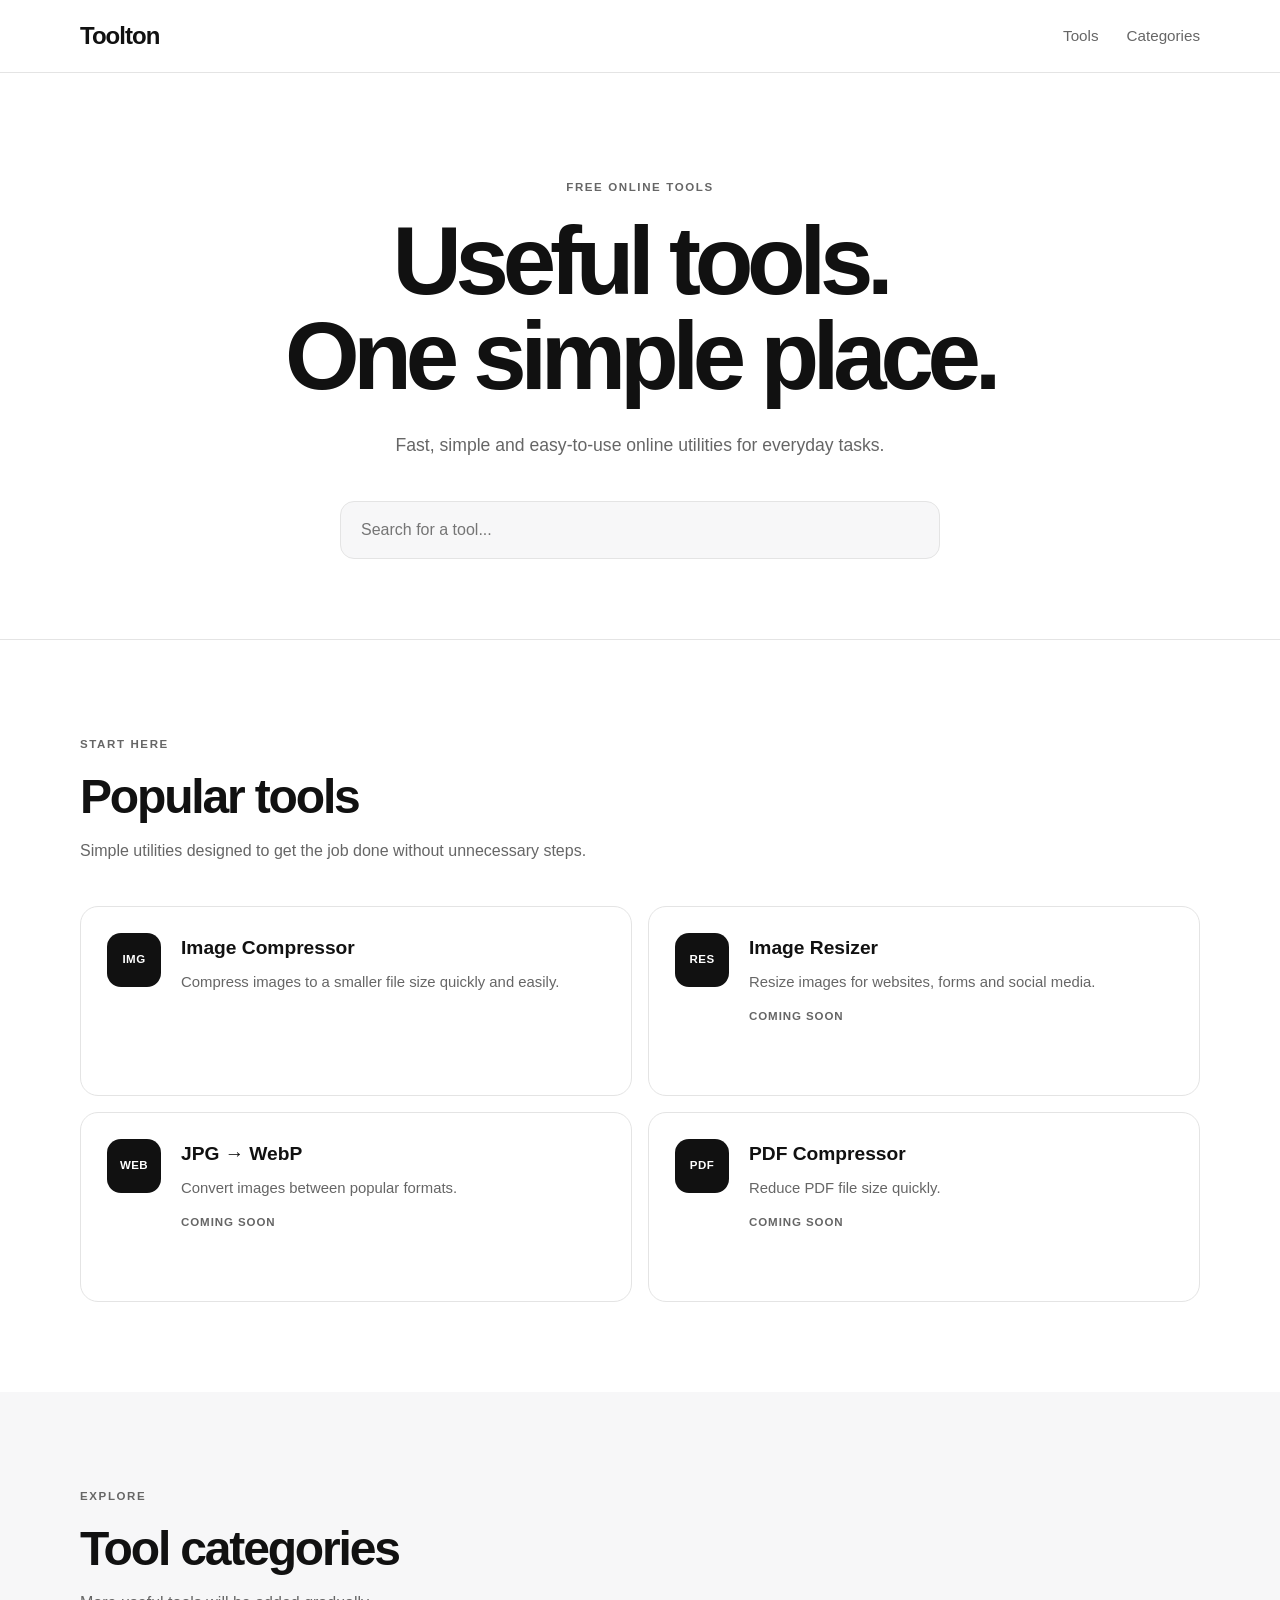
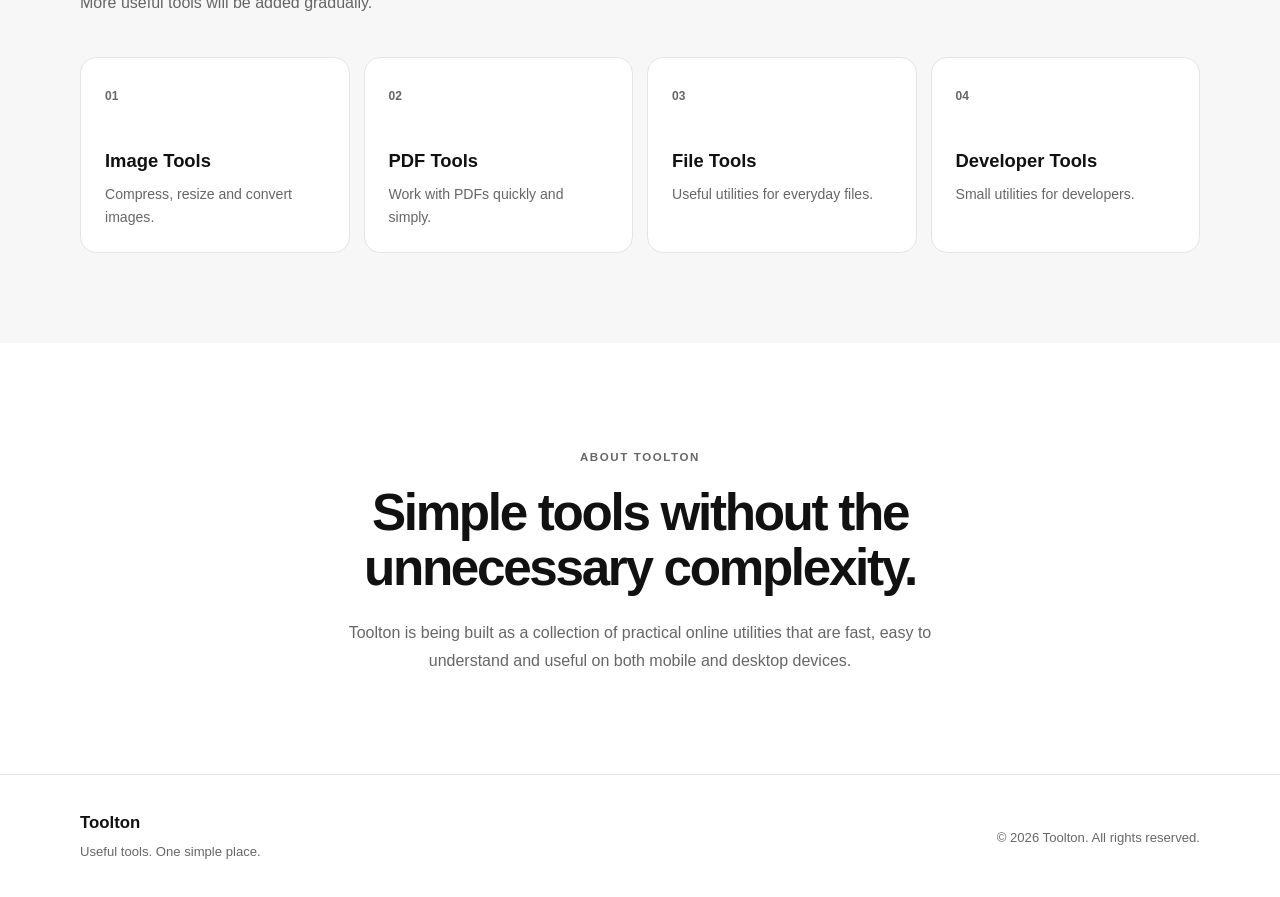
==== index.html @ 6cd65d56 "Update index.html" ====
<!DOCTYPE html>
<html lang="en">
<head>
    <meta charset="UTF-8">
    <meta name="viewport" content="width=device-width, initial-scale=1.0">

    <title>Toolton — Free Online Tools</title>

    <meta name="description"
          content="Toolton provides fast, simple and free online tools for images, PDFs, files and everyday tasks.">

    <meta name="robots" content="index, follow">

    <meta name="theme-color" content="#ffffff">

    <link rel="canonical" href="https://toolton.github.io/">

    <link rel="icon" type="image/png" href="/favicon.png">

<meta property="og:type" content="website">
<meta property="og:title" content="Toolton — Free Online Tools">
<meta property="og:description" content="Fast, simple and free online tools for images, PDFs, files and everyday tasks.">
<meta property="og:url" content="https://toolton.github.io/">
<meta property="og:site_name" content="Toolton">

    <link rel="stylesheet" href="/assets/css/style.css">
</head>

<body>

<header class="site-header">
    <div class="container header-inner">

        <a href="./" class="logo" aria-label="Toolton Home">
            Toolton
        </a>

        <nav class="navigation" aria-label="Main navigation">
            <a href="#tools">Tools</a>
            <a href="#categories">Categories</a>
        </nav>

    </div>
</header>


<main>

    <!-- Hero -->
    <section class="hero">
        <div class="container">

            <span class="hero-label">FREE ONLINE TOOLS</span>

            <h1>
                Useful tools.<br>
                One simple place.
            </h1>

            <p class="hero-description">
                Fast, simple and easy-to-use online utilities
                for everyday tasks.
            </p>

            <div class="tool-search">
                <label for="toolSearch" class="sr-only">
                    Search tools
                </label>

                <input
                    type="search"
                    id="toolSearch"
                    placeholder="Search for a tool..."
                    autocomplete="off"
                >
            </div>

        </div>
    </section>


    <!-- Featured Tools -->
    <section id="tools" class="section">
        <div class="container">

            <div class="section-heading">
                <span class="section-label">START HERE</span>

                <h2>Popular tools</h2>

                <p>
                    Simple utilities designed to get the job done
                    without unnecessary steps.
                </p>
            </div>


            <div class="tools-grid" id="toolsGrid">

                <!-- First tool -->
                <a
                    class="tool-card"
                    href="tools/image-compressor/"
                    data-tool-name="image compressor compress jpg png webp"
                >
                    <div class="tool-icon">IMG</div>

                    <div>
                        <h3>Image Compressor</h3>

                        <p>
                            Compress images to a smaller file size
                            quickly and easily.
                        </p>
                    </div>
                </a>


                <!-- Coming soon -->
                <div
                    class="tool-card coming-soon"
                    data-tool-name="image resizer resize image"
                >
                    <div class="tool-icon">RES</div>

                    <div>
                        <h3>Image Resizer</h3>

                        <p>
                            Resize images for websites,
                            forms and social media.
                        </p>

                        <span class="coming-label">
                            Coming soon
                        </span>
                    </div>
                </div>


                <div
                    class="tool-card coming-soon"
                    data-tool-name="jpg webp converter image converter"
                >
                    <div class="tool-icon">WEB</div>

                    <div>
                        <h3>JPG → WebP</h3>

                        <p>
                            Convert images between popular
                            formats.
                        </p>

                        <span class="coming-label">
                            Coming soon
                        </span>
                    </div>
                </div>


                <div
                    class="tool-card coming-soon"
                    data-tool-name="pdf compressor compress pdf"
                >
                    <div class="tool-icon">PDF</div>

                    <div>
                        <h3>PDF Compressor</h3>

                        <p>
                            Reduce PDF file size quickly.
                        </p>

                        <span class="coming-label">
                            Coming soon
                        </span>
                    </div>
                </div>

            </div>


            <p id="noResults" class="no-results" hidden>
                No matching tools found.
            </p>

        </div>
    </section>


    <!-- Categories -->
    <section id="categories" class="section categories-section">
        <div class="container">

            <div class="section-heading">
                <span class="section-label">EXPLORE</span>

                <h2>Tool categories</h2>

                <p>
                    More useful tools will be added gradually.
                </p>
            </div>


            <div class="categories-grid">

                <div class="category-card">
                    <span>01</span>
                    <h3>Image Tools</h3>
                    <p>
                        Compress, resize and convert images.
                    </p>
                </div>

                <div class="category-card">
                    <span>02</span>
                    <h3>PDF Tools</h3>
                    <p>
                        Work with PDFs quickly and simply.
                    </p>
                </div>

                <div class="category-card">
                    <span>03</span>
                    <h3>File Tools</h3>
                    <p>
                        Useful utilities for everyday files.
                    </p>
                </div>

                <div class="category-card">
                    <span>04</span>
                    <h3>Developer Tools</h3>
                    <p>
                        Small utilities for developers.
                    </p>
                </div>

            </div>

        </div>
    </section>


    <!-- About -->
    <section class="about-section">
        <div class="container">

            <div class="about-box">

                <span class="section-label">ABOUT TOOLTON</span>

                <h2>
                    Simple tools without the unnecessary complexity.
                </h2>

                <p>
                    Toolton is being built as a collection of
                    practical online utilities that are fast,
                    easy to understand and useful on both
                    mobile and desktop devices.
                </p>

            </div>

        </div>
    </section>

</main>


<footer class="site-footer">
    <div class="container footer-inner">

        <div>
            <strong>Toolton</strong>
            <p>Useful tools. One simple place.</p>
        </div>

        <p class="copyright">
            © 2026 Toolton. All rights reserved.
        </p>

    </div>
</footer>


<script src="assets/js/main.js"></script>

</body>
</html>
---- assets/css/style.css ----
:root {
    --bg: #ffffff;
    --surface: #f7f7f8;
    --surface-hover: #eeeeef;
    --text: #111111;
    --muted: #666666;
    --border: #e4e4e4;
    --accent: #111111;
    --max-width: 1120px;
}

* {
    box-sizing: border-box;
    margin: 0;
    padding: 0;
}

html {
    scroll-behavior: smooth;
}

body {
    font-family:
        Inter,
        -apple-system,
        BlinkMacSystemFont,
        "Segoe UI",
        Roboto,
        Arial,
        sans-serif;

    background: var(--bg);
    color: var(--text);
    line-height: 1.6;
}

a {
    color: inherit;
    text-decoration: none;
}

.container {
    width: min(100% - 40px, var(--max-width));
    margin-inline: auto;
}


/* =========================
   HEADER
========================= */

.site-header {
    position: sticky;
    top: 0;
    z-index: 100;
    background: rgba(255, 255, 255, 0.94);
    border-bottom: 1px solid var(--border);
    backdrop-filter: blur(12px);
}

.header-inner {
    min-height: 72px;
    display: flex;
    align-items: center;
    justify-content: space-between;
}

.logo {
    font-size: 1.5rem;
    font-weight: 800;
    letter-spacing: -0.04em;
}

.navigation {
    display: flex;
    gap: 28px;
}

.navigation a {
    font-size: 0.95rem;
    color: var(--muted);
    transition: color 0.2s ease;
}

.navigation a:hover {
    color: var(--text);
}


/* =========================
   HERO
========================= */

.hero {
    padding: 100px 0 80px;
    text-align: center;
    border-bottom: 1px solid var(--border);
}

.hero-label,
.section-label {
    display: inline-block;
    font-size: 0.72rem;
    font-weight: 700;
    letter-spacing: 0.14em;
    color: var(--muted);
    margin-bottom: 18px;
}

.hero h1 {
    max-width: 800px;
    margin: 0 auto;
    font-size: clamp(3rem, 8vw, 6rem);
    line-height: 0.98;
    letter-spacing: -0.065em;
    font-weight: 800;
}

.hero-description {
    max-width: 600px;
    margin: 28px auto 0;
    color: var(--muted);
    font-size: 1.1rem;
}


/* =========================
   SEARCH
========================= */

.tool-search {
    max-width: 600px;
    margin: 42px auto 0;
}

.tool-search input {
    width: 100%;
    height: 58px;
    border: 1px solid var(--border);
    border-radius: 14px;
    padding: 0 20px;
    background: var(--surface);
    color: var(--text);
    font-size: 1rem;
    outline: none;
    transition:
        border-color 0.2s ease,
        background 0.2s ease,
        box-shadow 0.2s ease;
}

.tool-search input:focus {
    background: #ffffff;
    border-color: #999999;
    box-shadow: 0 0 0 4px #eeeeee;
}


/* =========================
   SECTIONS
========================= */

.section {
    padding: 90px 0;
}

.section-heading {
    margin-bottom: 42px;
}

.section-heading h2 {
    font-size: clamp(2rem, 5vw, 3rem);
    letter-spacing: -0.045em;
    line-height: 1.1;
}

.section-heading p {
    max-width: 600px;
    margin-top: 14px;
    color: var(--muted);
}


/* =========================
   TOOLS
========================= */

.tools-grid {
    display: grid;
    grid-template-columns: repeat(2, minmax(0, 1fr));
    gap: 16px;
}

.tool-card {
    min-height: 190px;
    padding: 26px;
    border: 1px solid var(--border);
    border-radius: 18px;
    background: var(--bg);
    display: flex;
    gap: 20px;
    transition:
        transform 0.2s ease,
        background 0.2s ease,
        border-color 0.2s ease;
}

.tool-card:hover {
    transform: translateY(-3px);
    background: var(--surface);
    border-color: #cccccc;
}

.tool-icon {
    flex: 0 0 54px;
    width: 54px;
    height: 54px;
    border-radius: 14px;
    background: var(--text);
    color: white;
    display: grid;
    place-items: center;
    font-size: 0.72rem;
    font-weight: 800;
    letter-spacing: 0.04em;
}

.tool-card h3 {
    font-size: 1.2rem;
    margin-bottom: 8px;
}

.tool-card p {
    color: var(--muted);
    font-size: 0.93rem;
}

.coming-soon {
    cursor: default;
}

.coming-soon:hover {
    transform: none;
}

.coming-label {
    display: inline-block;
    margin-top: 12px;
    font-size: 0.72rem;
    font-weight: 700;
    color: var(--muted);
    text-transform: uppercase;
    letter-spacing: 0.08em;
}

.no-results {
    padding: 30px;
    text-align: center;
    color: var(--muted);
}


/* =========================
   CATEGORIES
========================= */

.categories-section {
    background: var(--surface);
}

.categories-grid {
    display: grid;
    grid-template-columns: repeat(4, minmax(0, 1fr));
    gap: 14px;
}

.category-card {
    min-height: 190px;
    padding: 24px;
    border: 1px solid var(--border);
    border-radius: 16px;
    background: var(--bg);
}

.category-card > span {
    font-size: 0.75rem;
    color: var(--muted);
    font-weight: 700;
}

.category-card h3 {
    margin-top: 38px;
    font-size: 1.15rem;
}

.category-card p {
    margin-top: 8px;
    color: var(--muted);
    font-size: 0.88rem;
}


/* =========================
   ABOUT
========================= */

.about-section {
    padding: 100px 0;
}

.about-box {
    max-width: 780px;
}

.about-box h2 {
    font-size: clamp(2rem, 5vw, 3.2rem);
    line-height: 1.08;
    letter-spacing: -0.045em;
}

.about-box p {
    margin-top: 24px;
    max-width: 650px;
    color: var(--muted);
    font-size: 1rem;
}


/* =========================
   FOOTER
========================= */

.site-footer {
    border-top: 1px solid var(--border);
    padding: 35px 0;
}

.footer-inner {
    display: flex;
    justify-content: space-between;
    align-items: center;
    gap: 30px;
}

.site-footer strong {
    font-size: 1.05rem;
}

.site-footer p {
    color: var(--muted);
    font-size: 0.82rem;
}

.copyright {
    text-align: right;
}


/* =========================
   ACCESSIBILITY
========================= */

.sr-only {
    position: absolute;
    width: 1px;
    height: 1px;
    padding: 0;
    margin: -1px;
    overflow: hidden;
    clip: rect(0, 0, 0, 0);
    white-space: nowrap;
    border: 0;
}


/* =========================
   MOBILE
========================= */

@media (max-width: 800px) {

    .container {
        width: min(100% - 28px, var(--max-width));
    }

    .navigation {
        gap: 16px;
    }

    .hero {
        padding: 75px 0 60px;
    }

    .hero h1 {
        font-size: clamp(2.8rem, 15vw, 4.5rem);
    }

    .section {
        padding: 65px 0;
    }

    .tools-grid {
        grid-template-columns: 1fr;
    }

    .categories-grid {
        grid-template-columns: repeat(2, minmax(0, 1fr));
    }

    .footer-inner {
        flex-direction: column;
        align-items: flex-start;
    }

    .copyright {
        text-align: left;
    }
}


@media (max-width: 480px) {

    .header-inner {
        min-height: 64px;
    }

    .navigation a {
        font-size: 0.85rem;
    }

    .hero-description {
        font-size: 1rem;
    }

    .tool-card {
        padding: 20px;
    }

    .categories-grid {
        grid-template-columns: 1fr;
    }
}

/* =========================
   ABOUT — FINAL
========================= */

.about-section {
    width: 100%;
    padding: 100px 0;
}

.about-section > .container {
    width: min(100% - 40px, var(--max-width));
    margin: 0 auto;
}

.about-box {
    width: 100%;
    max-width: 780px;
    margin: 0 auto;
    text-align: center;
}

.about-box .section-label {
    display: inline-block;
    margin-bottom: 18px;
}

.about-box h2 {
    max-width: 780px;
    margin: 0 auto;
    font-size: clamp(2rem, 5vw, 3.2rem);
    line-height: 1.08;
    letter-spacing: -0.045em;
}

.about-box p {
    max-width: 650px;
    margin: 24px auto 0;
    color: var(--muted);
    font-size: 1rem;
    line-height: 1.7;
}


/* =========================
   FOOTER — FINAL
========================= */

.site-footer {
    width: 100%;
    margin: 0;
    padding: 35px 0;
    border-top: 1px solid var(--border);
    background: var(--bg);
}

.footer-inner {
    width: min(100% - 40px, var(--max-width));
    margin: 0 auto;
    display: flex;
    align-items: center;
    justify-content: space-between;
    gap: 30px;
}

.site-footer strong {
    display: block;
    font-size: 1.05rem;
}

.site-footer p {
    margin-top: 4px;
    color: var(--muted);
    font-size: 0.82rem;
}

.copyright {
    text-align: right;
}


/* =========================
   ABOUT + FOOTER MOBILE
========================= */

@media (max-width: 800px) {

    .about-section {
        padding: 70px 0;
    }

    .about-section > .container {
        width: min(100% - 28px, var(--max-width));
    }

    .about-box {
        max-width: 700px;
    }

    .footer-inner {
        width: min(100% - 28px, var(--max-width));
        flex-direction: column;
        align-items: center;
        text-align: center;
    }

    .copyright {
        text-align: center;
    }
}

@media (max-width: 480px) {

    .about-section {
        padding: 60px 0;
    }

    .about-section > .container {
        width: calc(100% - 24px);
    }

    .about-box {
        width: 100%;
    }

    .about-box p {
        font-size: 0.92rem;
    }

    .footer-inner {
        width: calc(100% - 24px);
    }
}
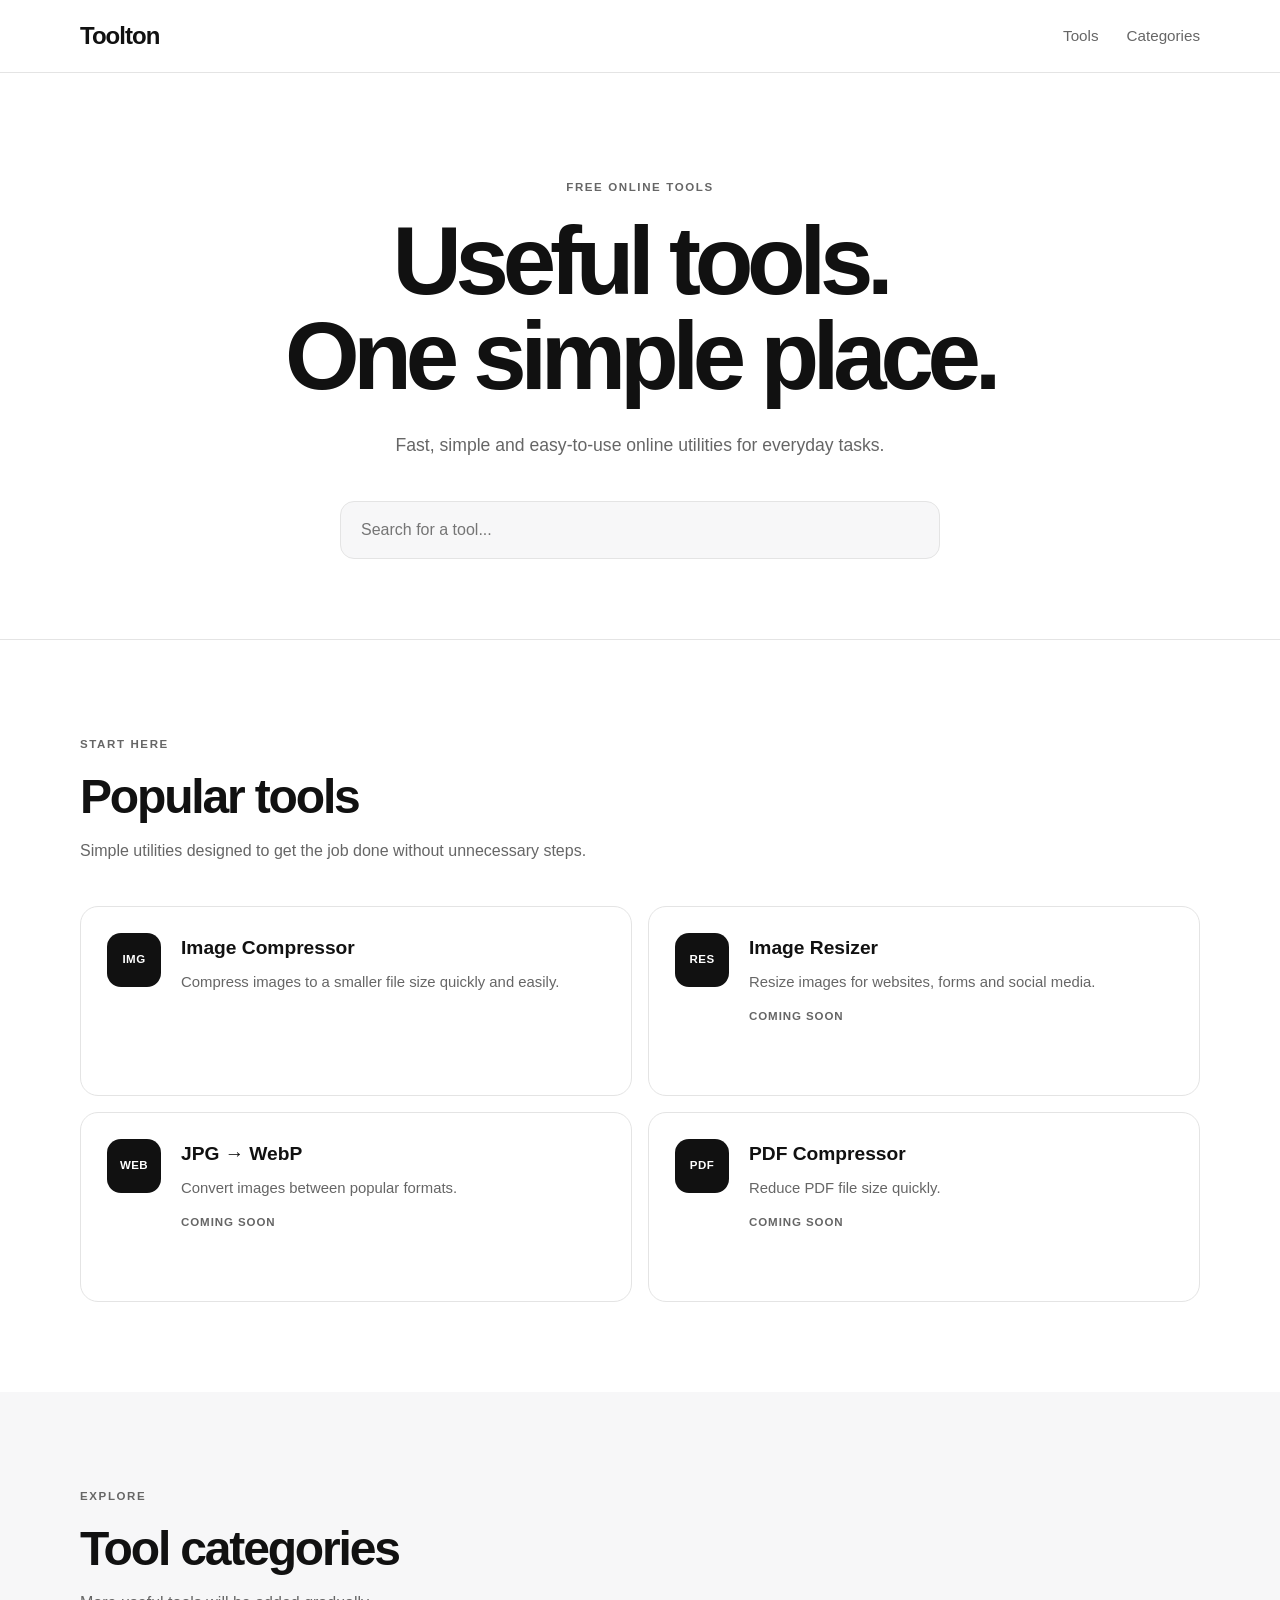
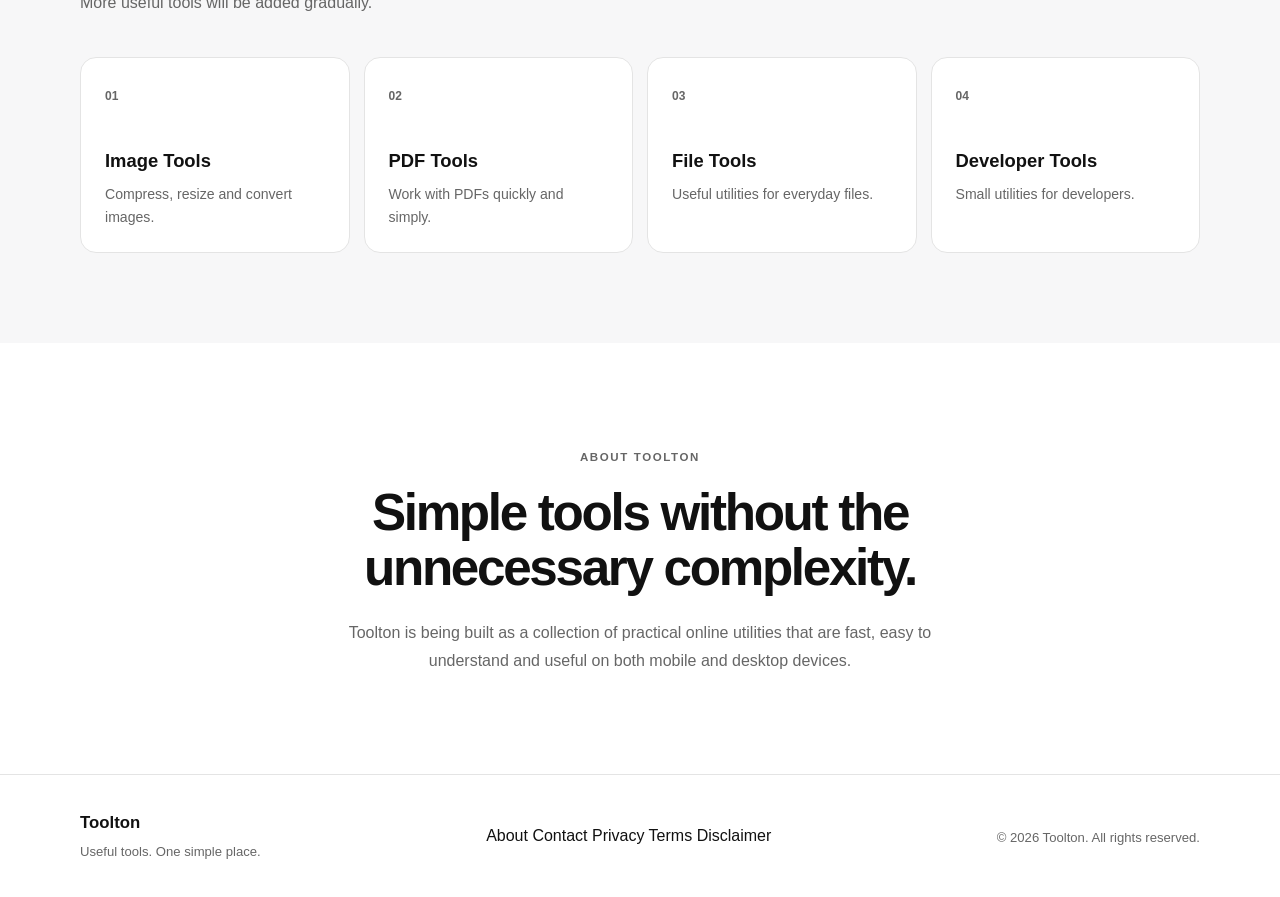
==== commit 3e496999: "Update index.html" ====
--- a/index.html
+++ b/index.html
@@ -279,6 +279,14 @@
             <p>Useful tools. One simple place.</p>
         </div>
 
+<nav class="footer-links" aria-label="Footer navigation">
+    <a href="/about.html">About</a>
+    <a href="/contact.html">Contact</a>
+    <a href="/privacy.html">Privacy</a>
+    <a href="/terms.html">Terms</a>
+    <a href="/disclaimer.html">Disclaimer</a>
+</nav>
+        
         <p class="copyright">
             © 2026 Toolton. All rights reserved.
         </p>
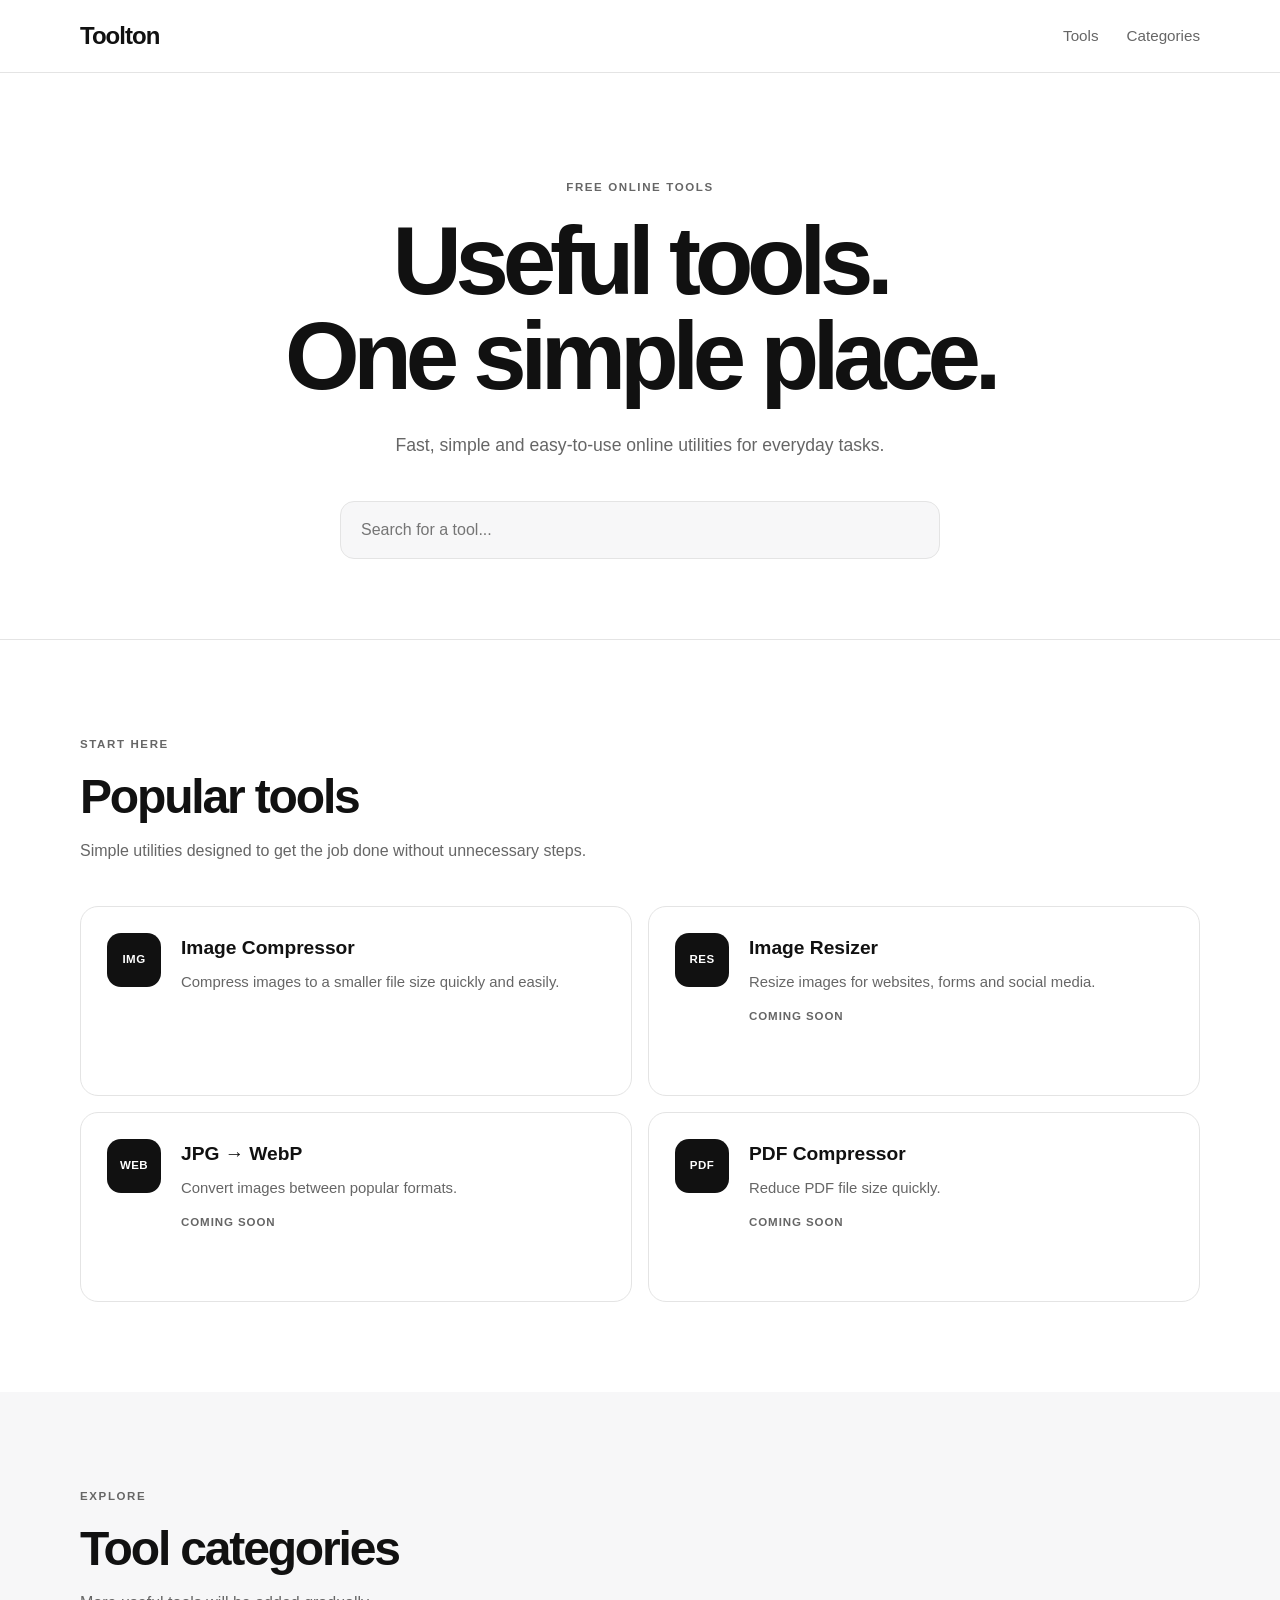
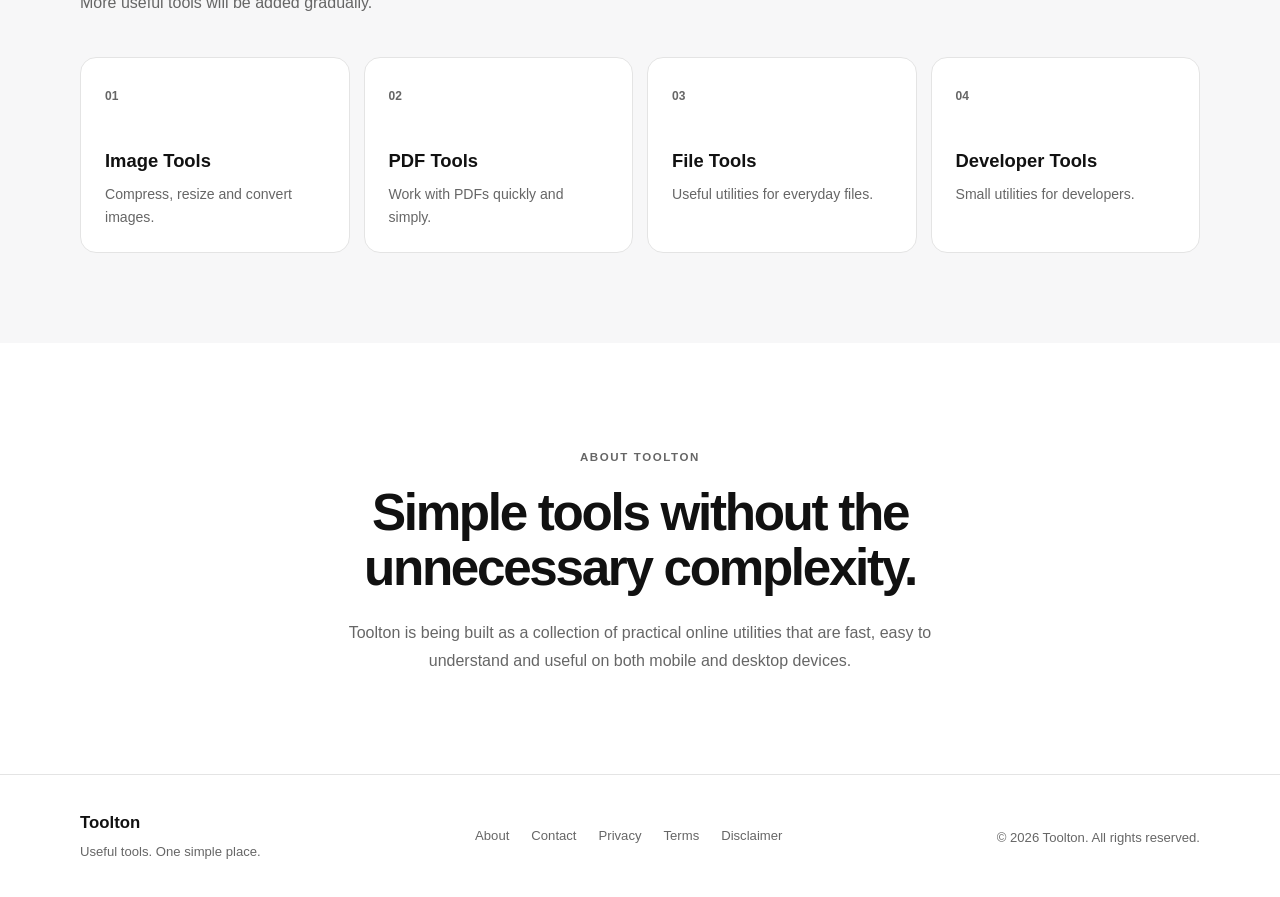
==== commit 33cfe8fa: "Update index.html" ====
--- a/index.html
+++ b/index.html
@@ -293,7 +293,15 @@
 
     </div>
 </footer>
-
+<script type="application/ld+json">
+{
+  "@context": "https://schema.org",
+  "@type": "WebSite",
+  "name": "Toolton",
+  "alternateName": "Toolton",
+  "url": "https://toolton.github.io/"
+}
+</script>
 
 <script src="assets/js/main.js"></script>
 
--- a/assets/css/style.css
+++ b/assets/css/style.css
@@ -520,6 +520,24 @@
     text-align: right;
 }
 
+.footer-links {
+    display: flex;
+    align-items: center;
+    justify-content: center;
+    gap: 22px;
+    flex-wrap: wrap;
+}
+
+.footer-links a {
+    color: var(--muted);
+    font-size: 0.82rem;
+    transition: color 0.2s ease;
+}
+
+.footer-links a:hover {
+    color: var(--text);
+}
+
 
 /* =========================
    ABOUT + FOOTER MOBILE
@@ -572,6 +590,11 @@
     .footer-inner {
         width: calc(100% - 24px);
     }
-}
-
-
+
+    .footer-links {
+    justify-content: center;
+    gap: 14px 18px;
+    }
+}
+
+
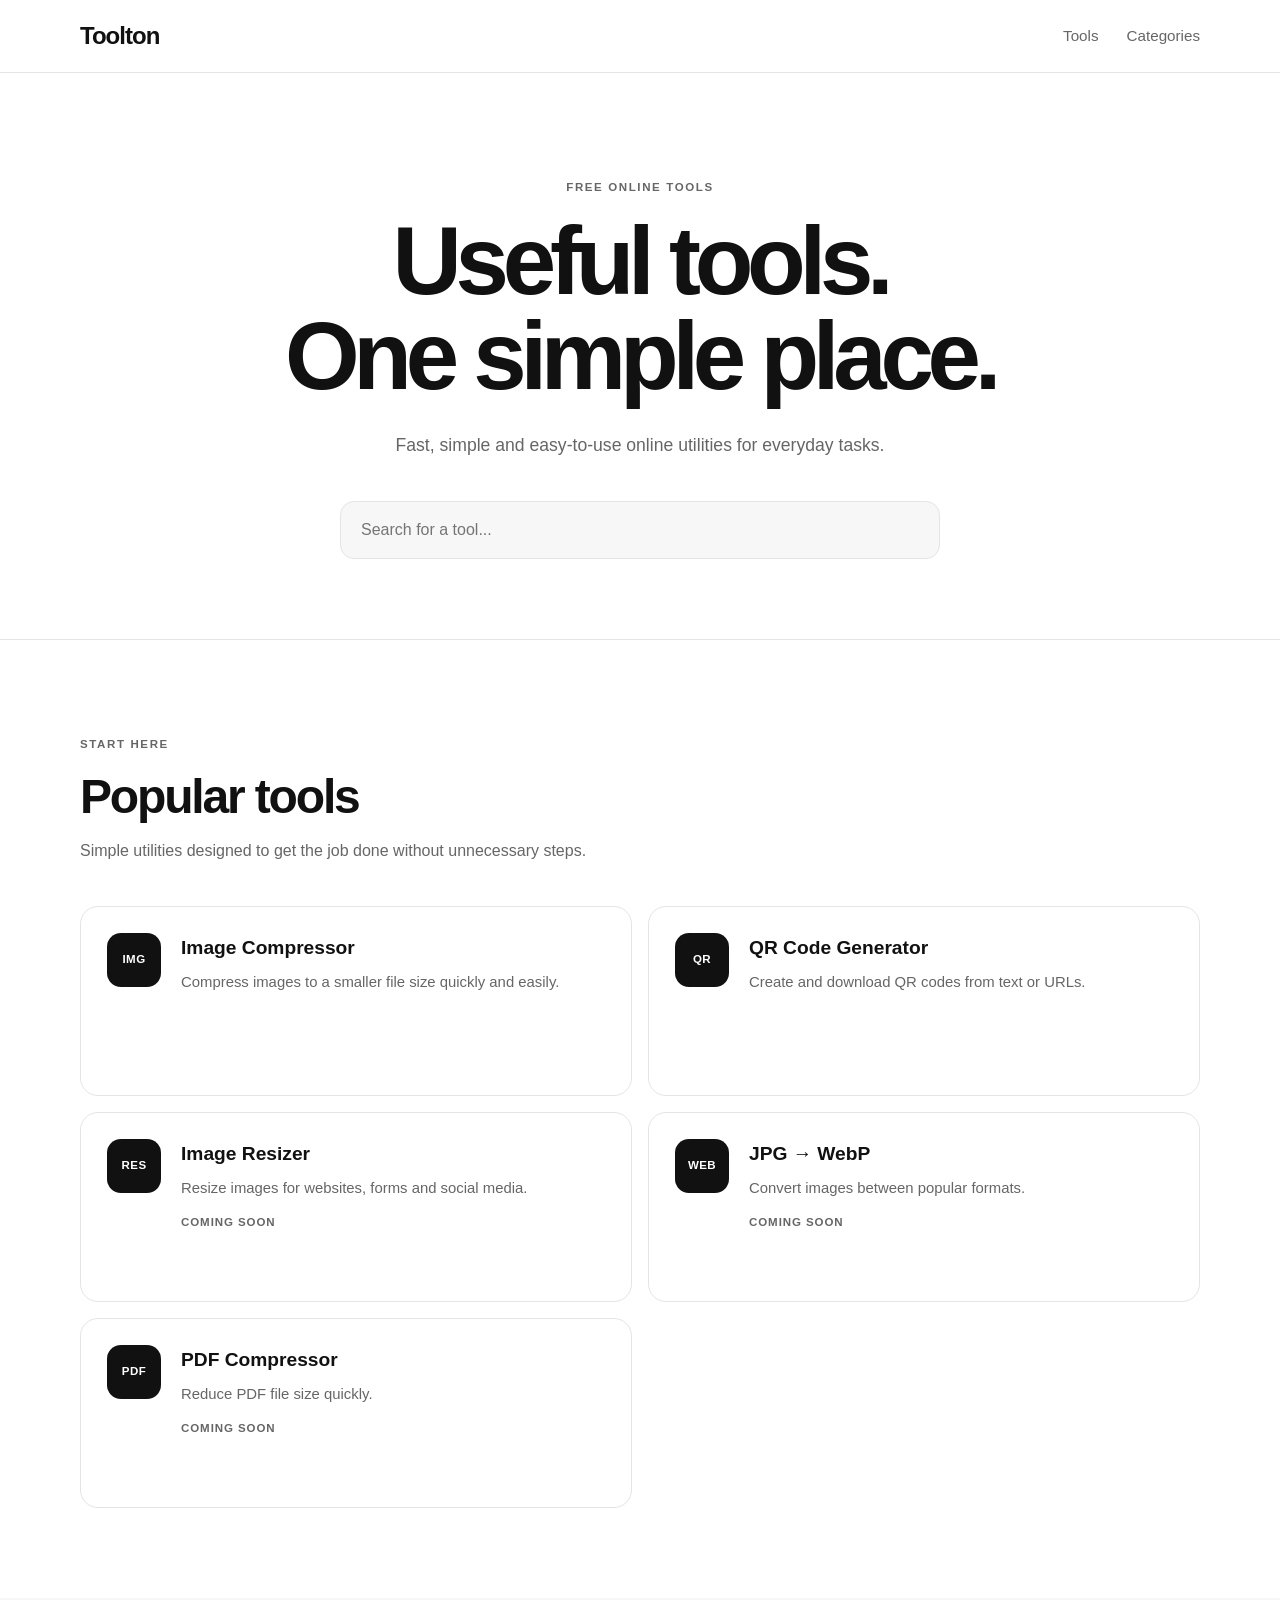
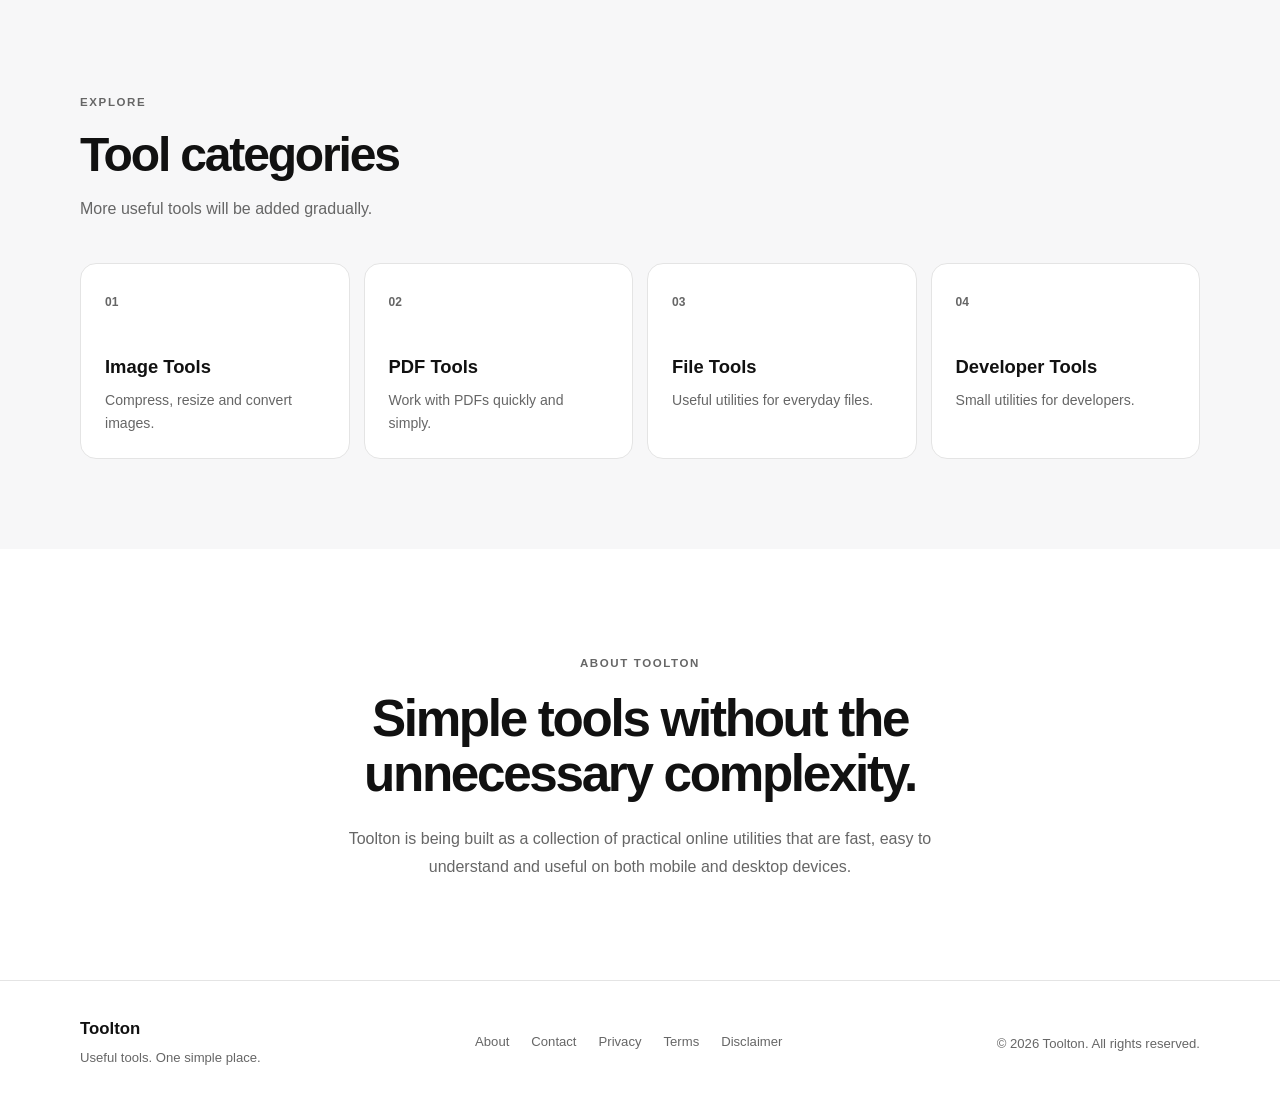
==== commit f629f179: "Update index.html" ====
--- a/index.html
+++ b/index.html
@@ -115,6 +115,23 @@
                     </div>
                 </a>
 
+                <!-- QR Code Generator -->
+<a
+    class="tool-card"
+    href="tools/qr-code-generator/"
+    data-tool-name="qr code generator qr generator create qr code barcode url text"
+>
+    <div class="tool-icon">QR</div>
+
+    <div>
+        <h3>QR Code Generator</h3>
+
+        <p>
+            Create and download QR codes
+            from text or URLs.
+        </p>
+    </div>
+</a>
 
                 <!-- Coming soon -->
                 <div
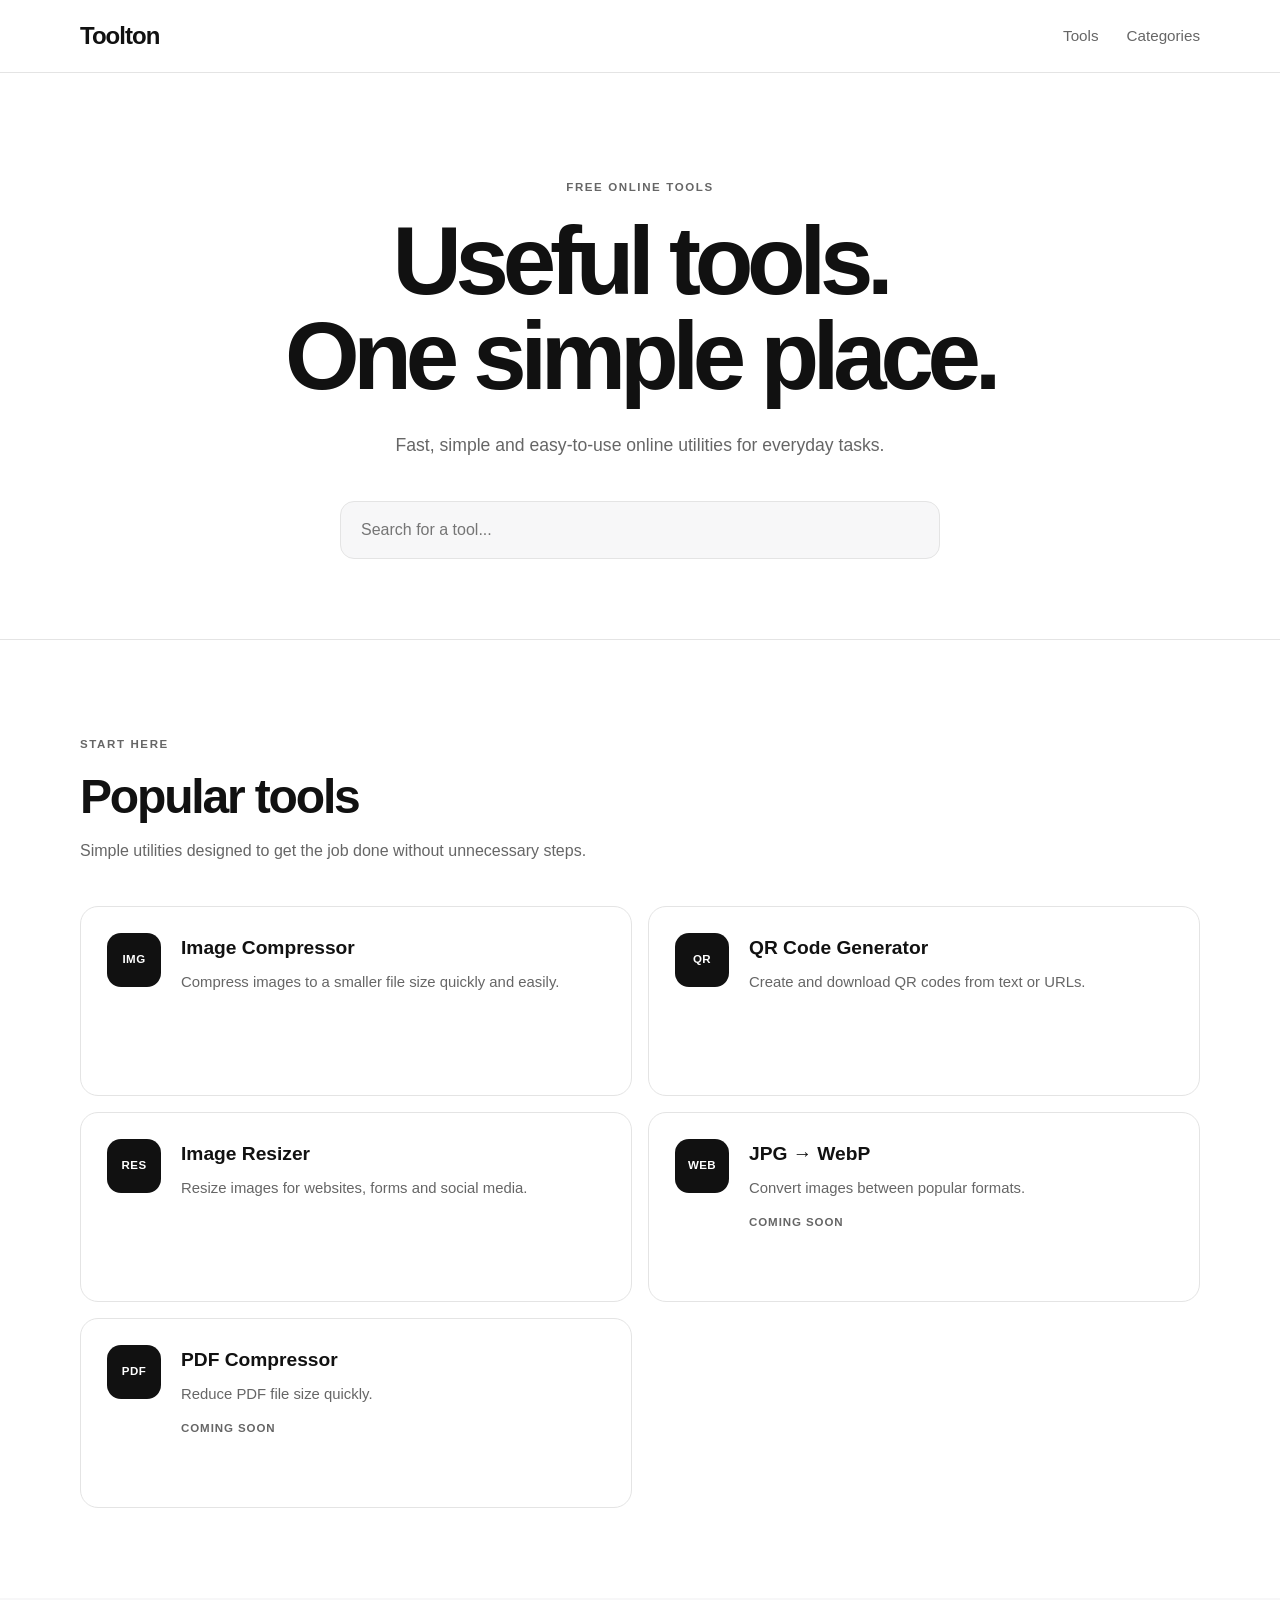
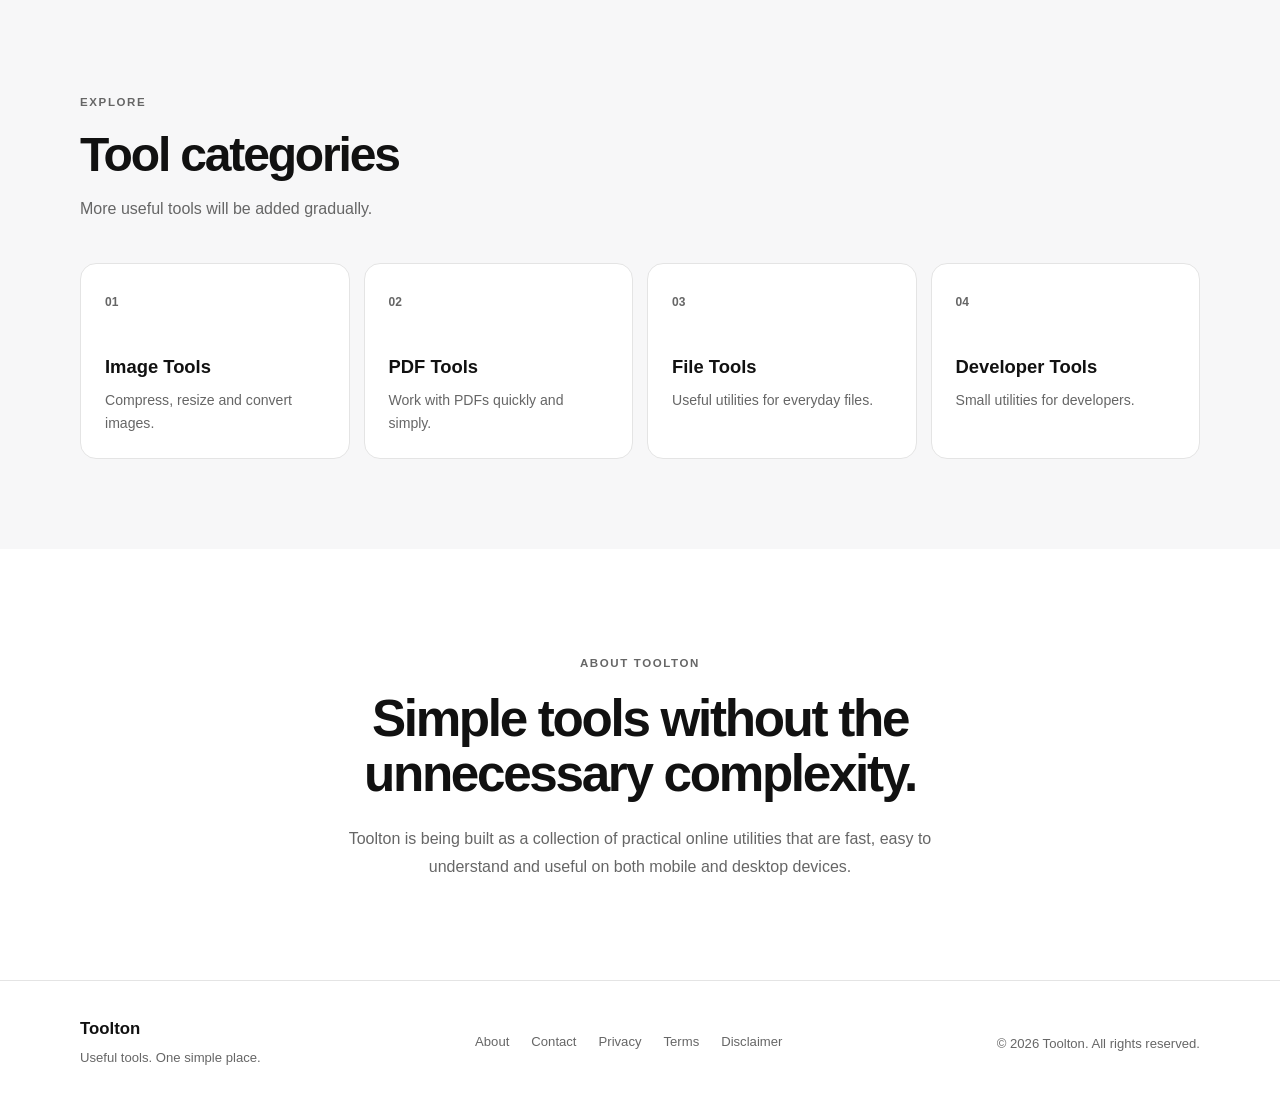
==== commit 6d6c5508: "Update index.html" ====
--- a/index.html
+++ b/index.html
@@ -133,26 +133,25 @@
     </div>
 </a>
 
+<a
+    class="tool-card"
+    href="tools/image-resizer/"
+    data-tool-name="image resizer resize image"
+>
+    <div class="tool-icon">RES</div>
+
+    <div>
+        <h3>Image Resizer</h3>
+
+        <p>
+            Resize images for websites,
+            forms and social media.
+        </p>
+    </div>
+</a>
+                
                 <!-- Coming soon -->
-                <div
-                    class="tool-card coming-soon"
-                    data-tool-name="image resizer resize image"
-                >
-                    <div class="tool-icon">RES</div>
-
-                    <div>
-                        <h3>Image Resizer</h3>
-
-                        <p>
-                            Resize images for websites,
-                            forms and social media.
-                        </p>
-
-                        <span class="coming-label">
-                            Coming soon
-                        </span>
-                    </div>
-                </div>
+               
 
 
                 <div
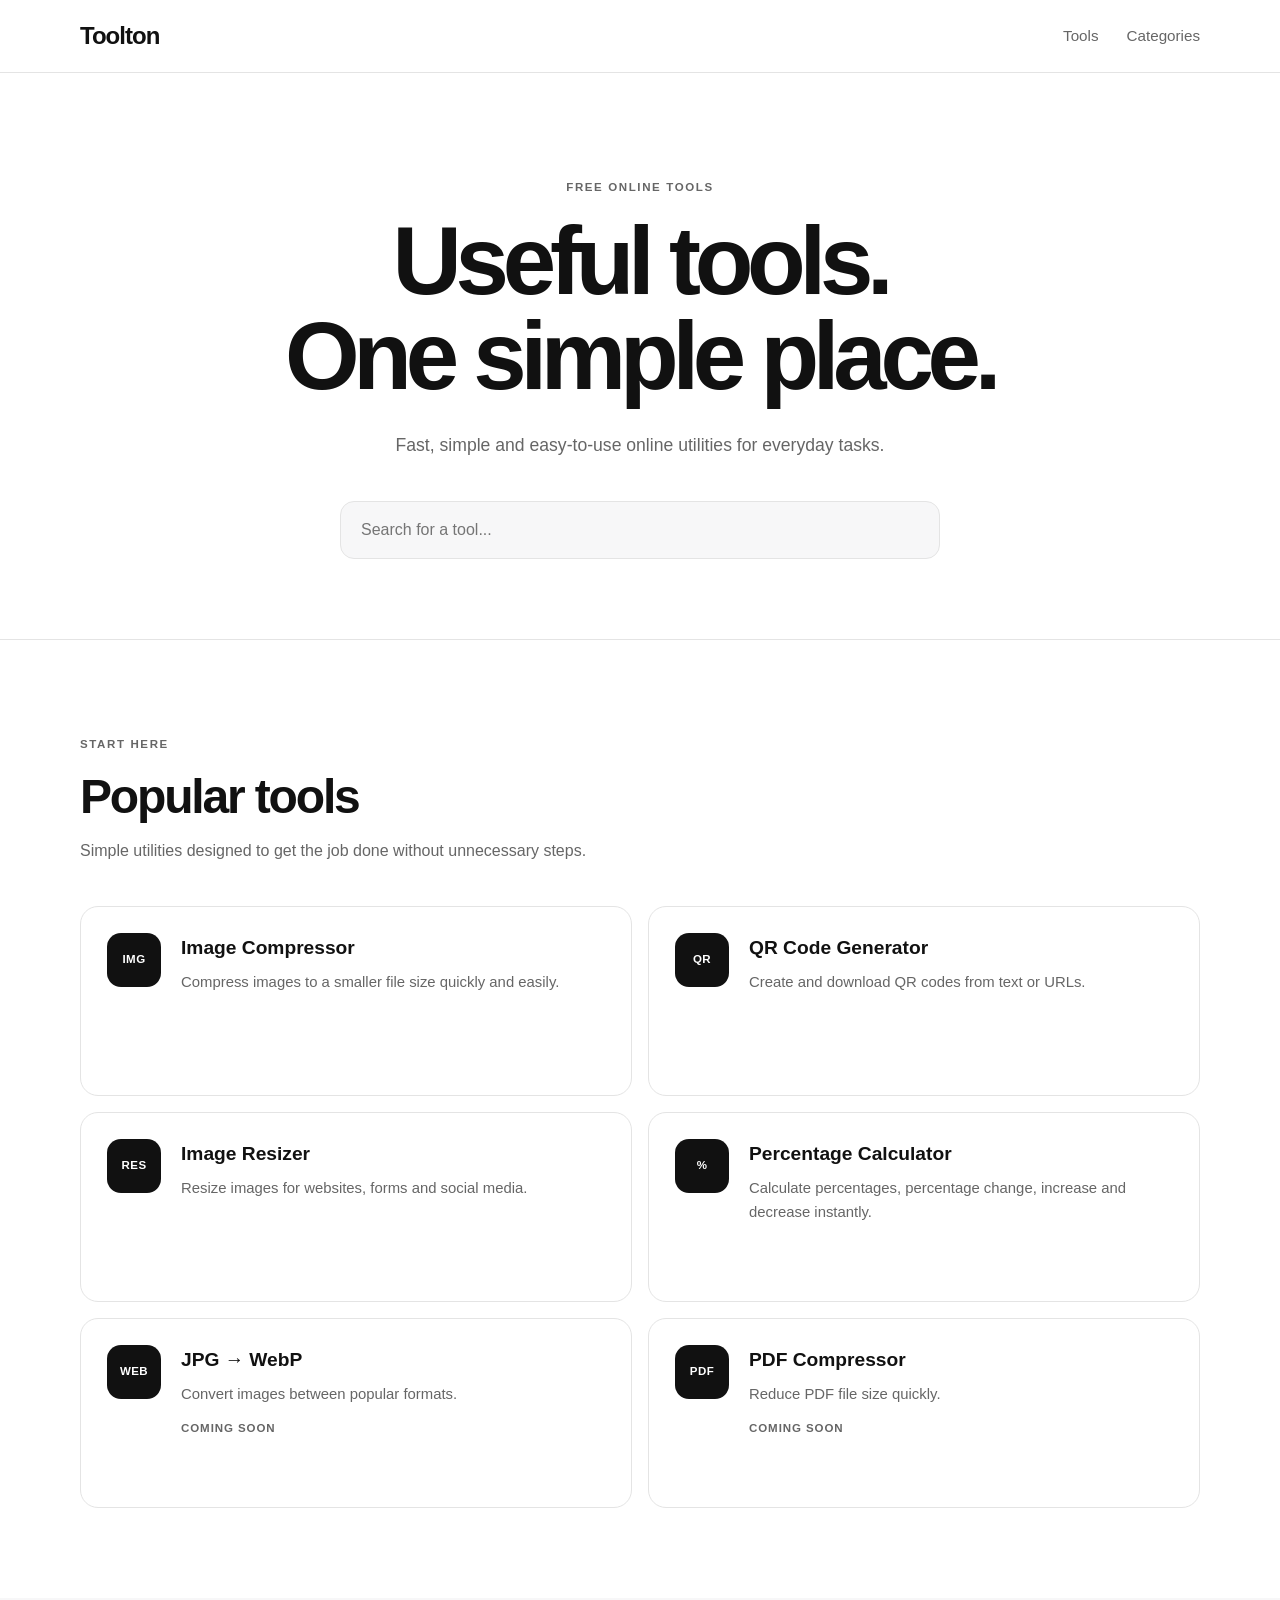
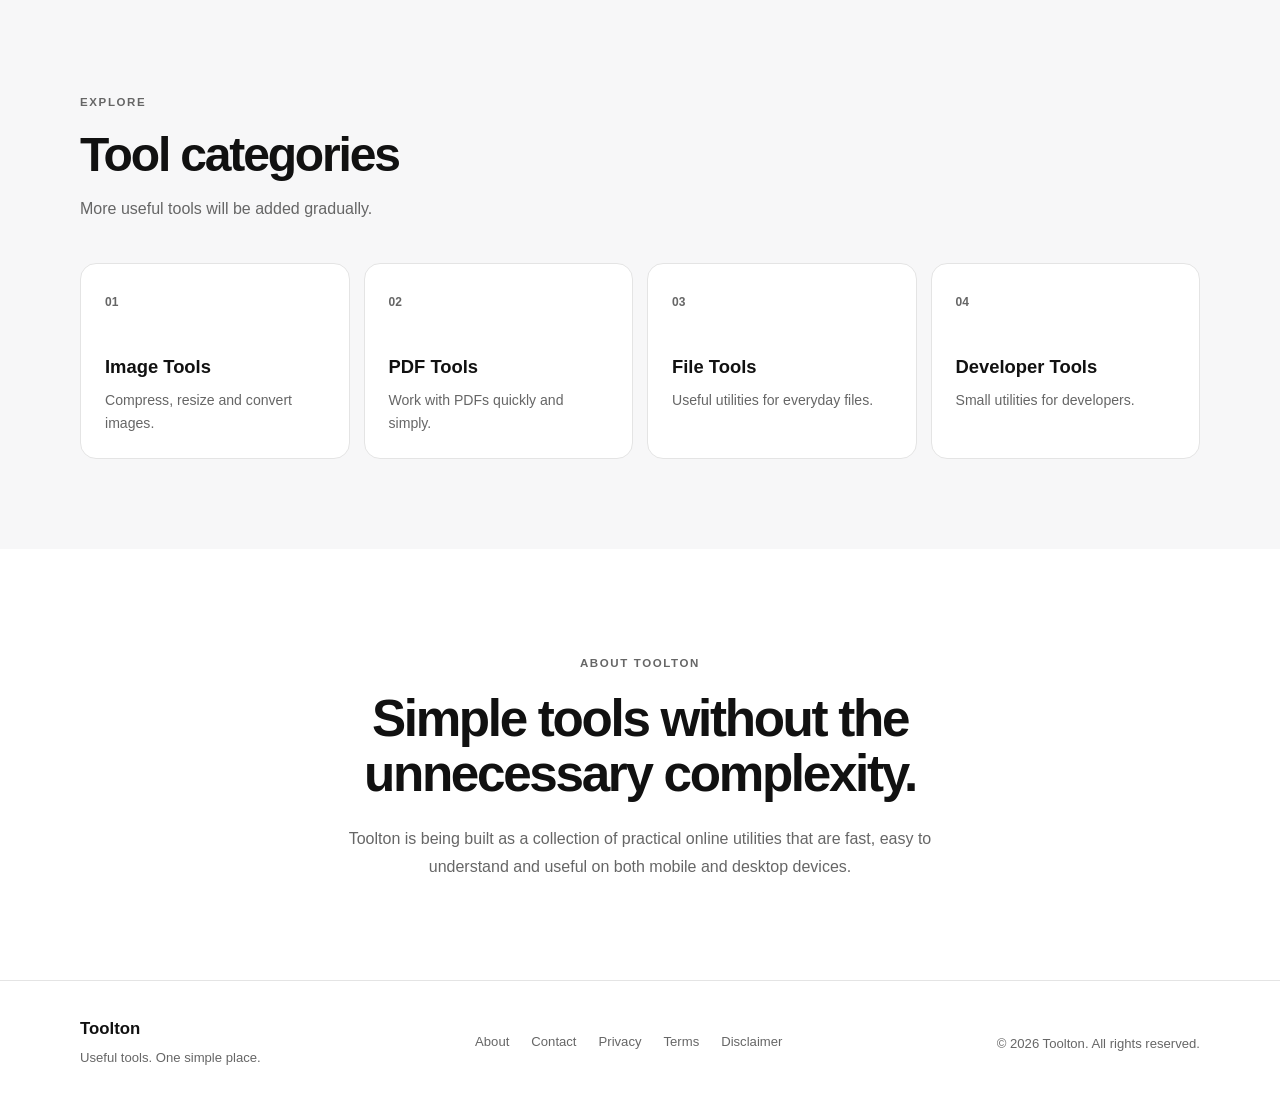
==== commit 967cbdd7: "Update index.html" ====
--- a/index.html
+++ b/index.html
@@ -146,6 +146,24 @@
         <p>
             Resize images for websites,
             forms and social media.
+        </p>
+    </div>
+</a>
+
+
+<a
+    class="tool-card"
+    href="tools/percentage-calculator/"
+    data-tool-name="percentage calculator percent calculator calculate percentage"
+>
+    <div class="tool-icon">%</div>
+
+    <div>
+        <h3>Percentage Calculator</h3>
+
+        <p>
+            Calculate percentages, percentage change,
+            increase and decrease instantly.
         </p>
     </div>
 </a>
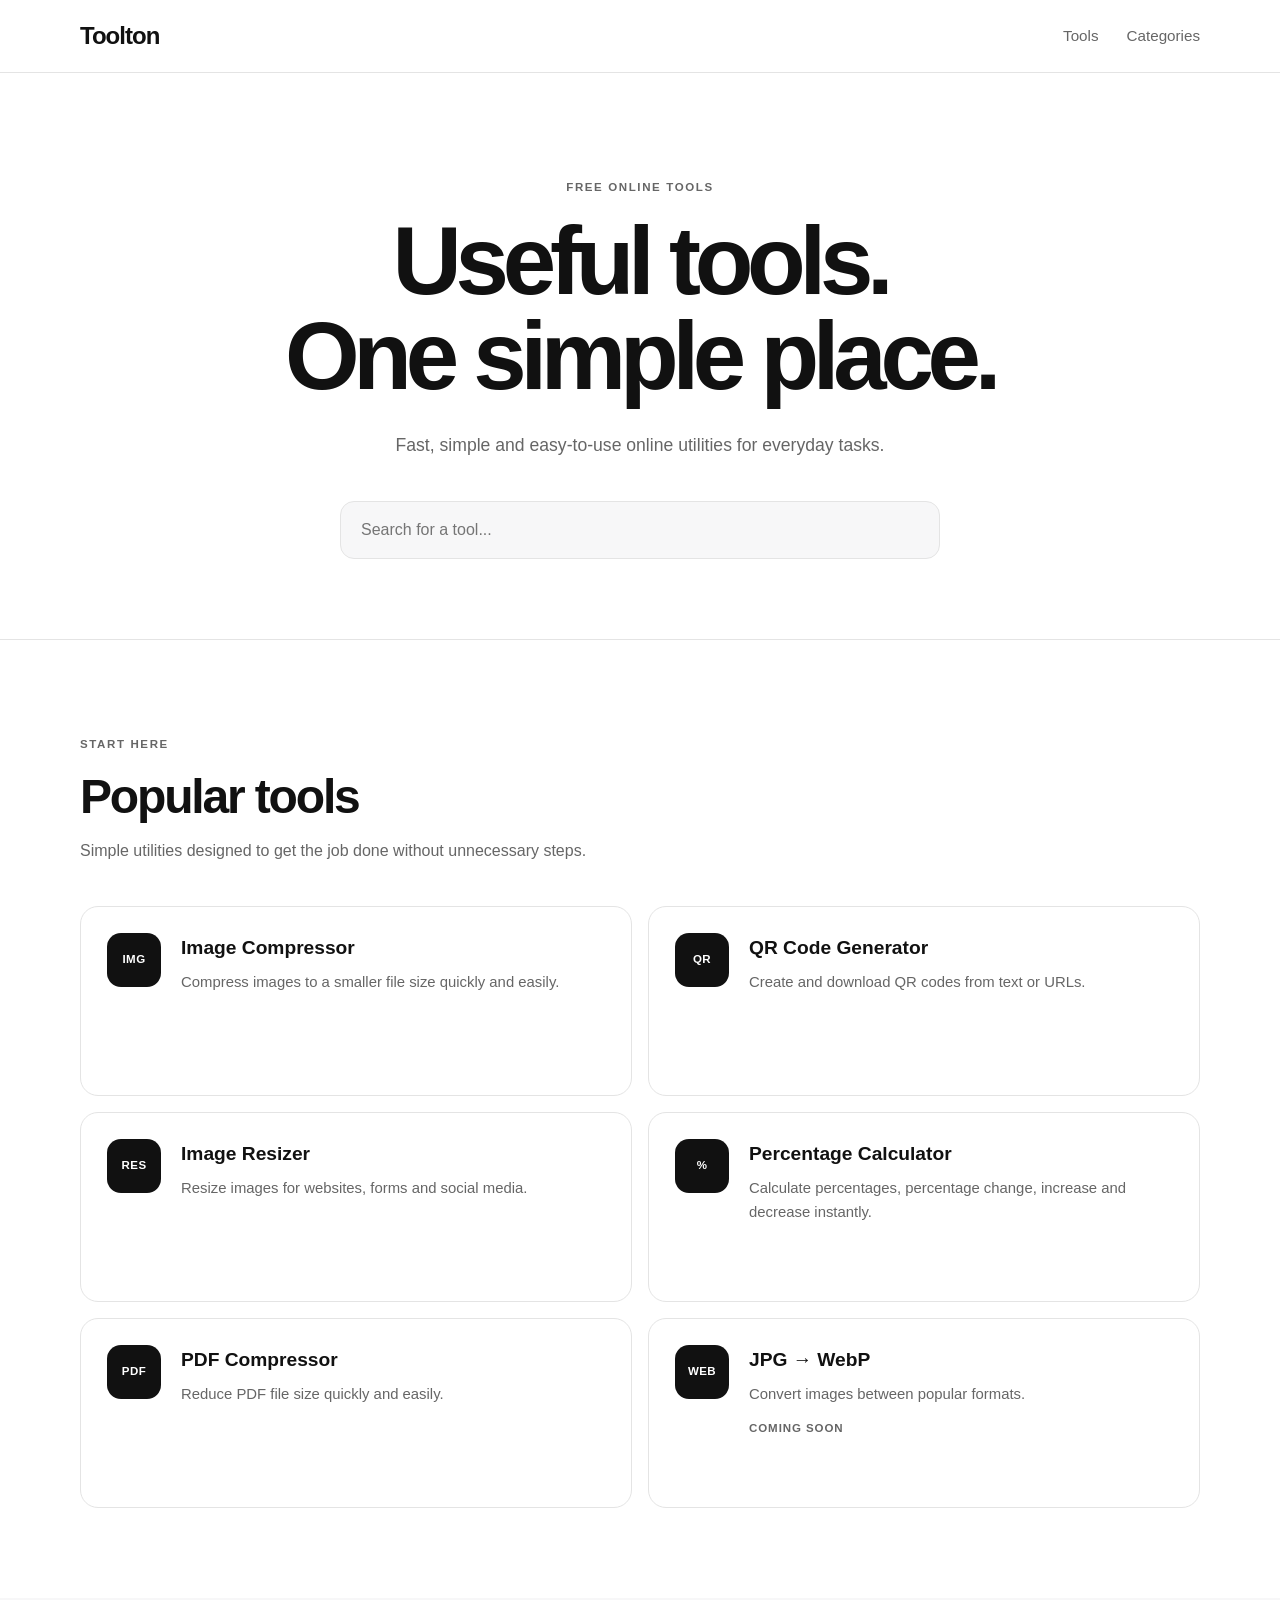
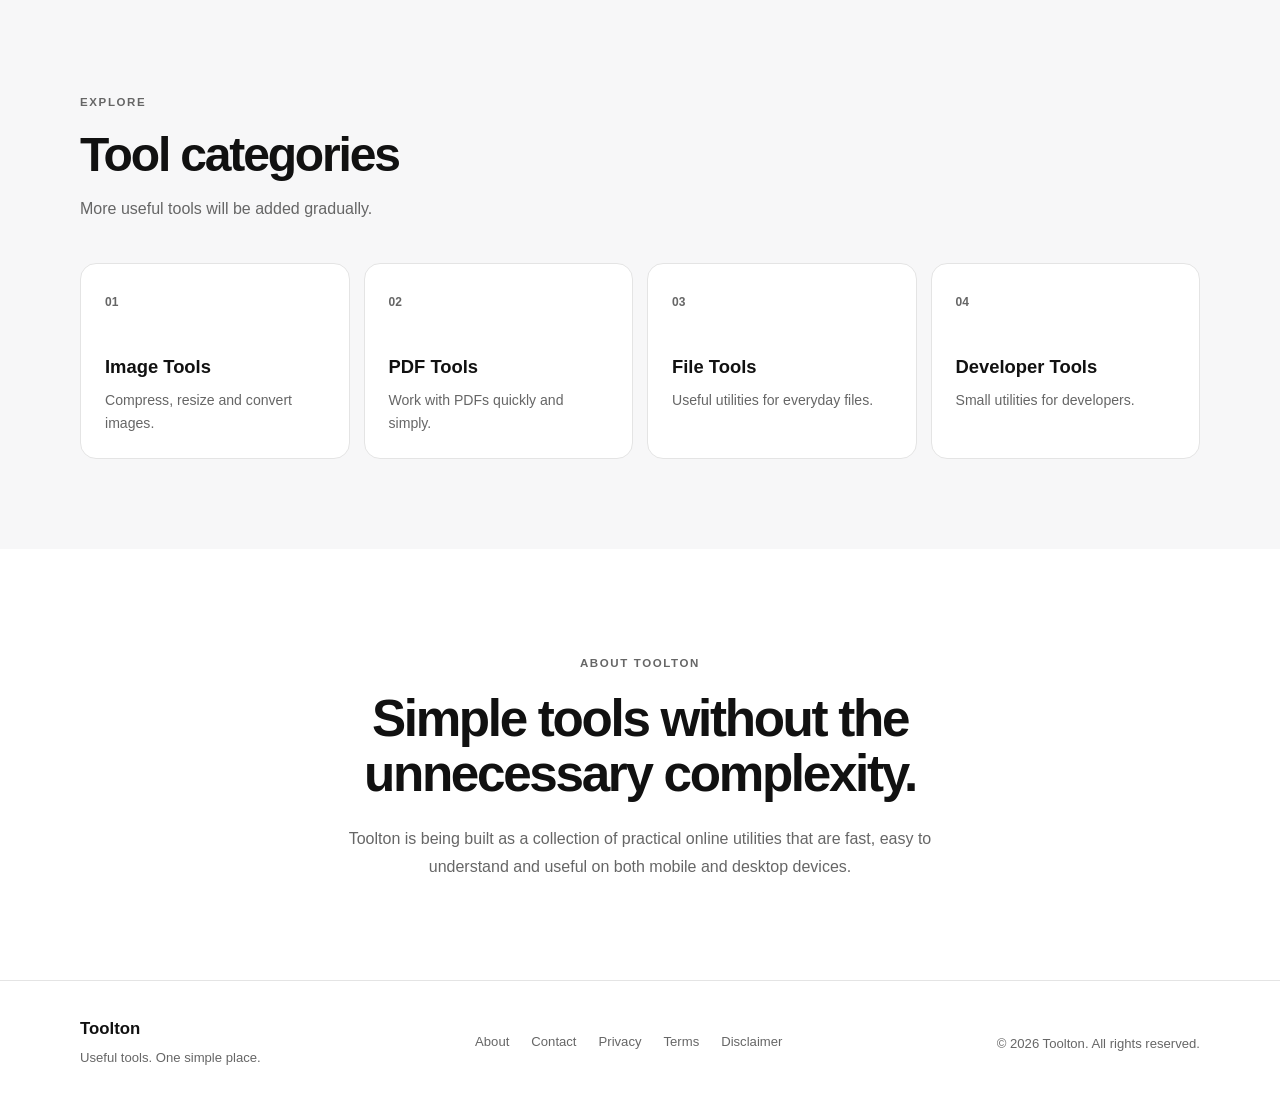
==== commit d87d1d11: "Update index.html" ====
--- a/index.html
+++ b/index.html
@@ -22,6 +22,16 @@
 <meta property="og:description" content="Fast, simple and free online tools for images, PDFs, files and everyday tasks.">
 <meta property="og:url" content="https://toolton.github.io/">
 <meta property="og:site_name" content="Toolton">
+
+    <script type="application/ld+json">
+{
+  "@context": "https://schema.org",
+  "@type": "WebSite",
+  "name": "Toolton",
+  "alternateName": "Toolton Online Tools",
+  "url": "https://toolton.github.io/"
+}
+    </script>
 
     <link rel="stylesheet" href="/assets/css/style.css">
 </head>
@@ -167,6 +177,25 @@
         </p>
     </div>
 </a>
+
+
+<a
+    class="tool-card"
+    href="tools/compress-pdf/"
+    data-tool-name="pdf compressor compress pdf reduce pdf size pdf size reducer"
+>
+    <div class="tool-icon">
+        PDF
+    </div>
+
+    <div>
+        <h3>PDF Compressor</h3>
+
+        <p>
+            Reduce PDF file size quickly and easily.
+        </p>
+    </div>
+</a>
                 
                 <!-- Coming soon -->
                
@@ -193,26 +222,7 @@
                 </div>
 
 
-                <div
-                    class="tool-card coming-soon"
-                    data-tool-name="pdf compressor compress pdf"
-                >
-                    <div class="tool-icon">PDF</div>
-
-                    <div>
-                        <h3>PDF Compressor</h3>
-
-                        <p>
-                            Reduce PDF file size quickly.
-                        </p>
-
-                        <span class="coming-label">
-                            Coming soon
-                        </span>
-                    </div>
-                </div>
-
-            </div>
+            
 
 
             <p id="noResults" class="no-results" hidden>
